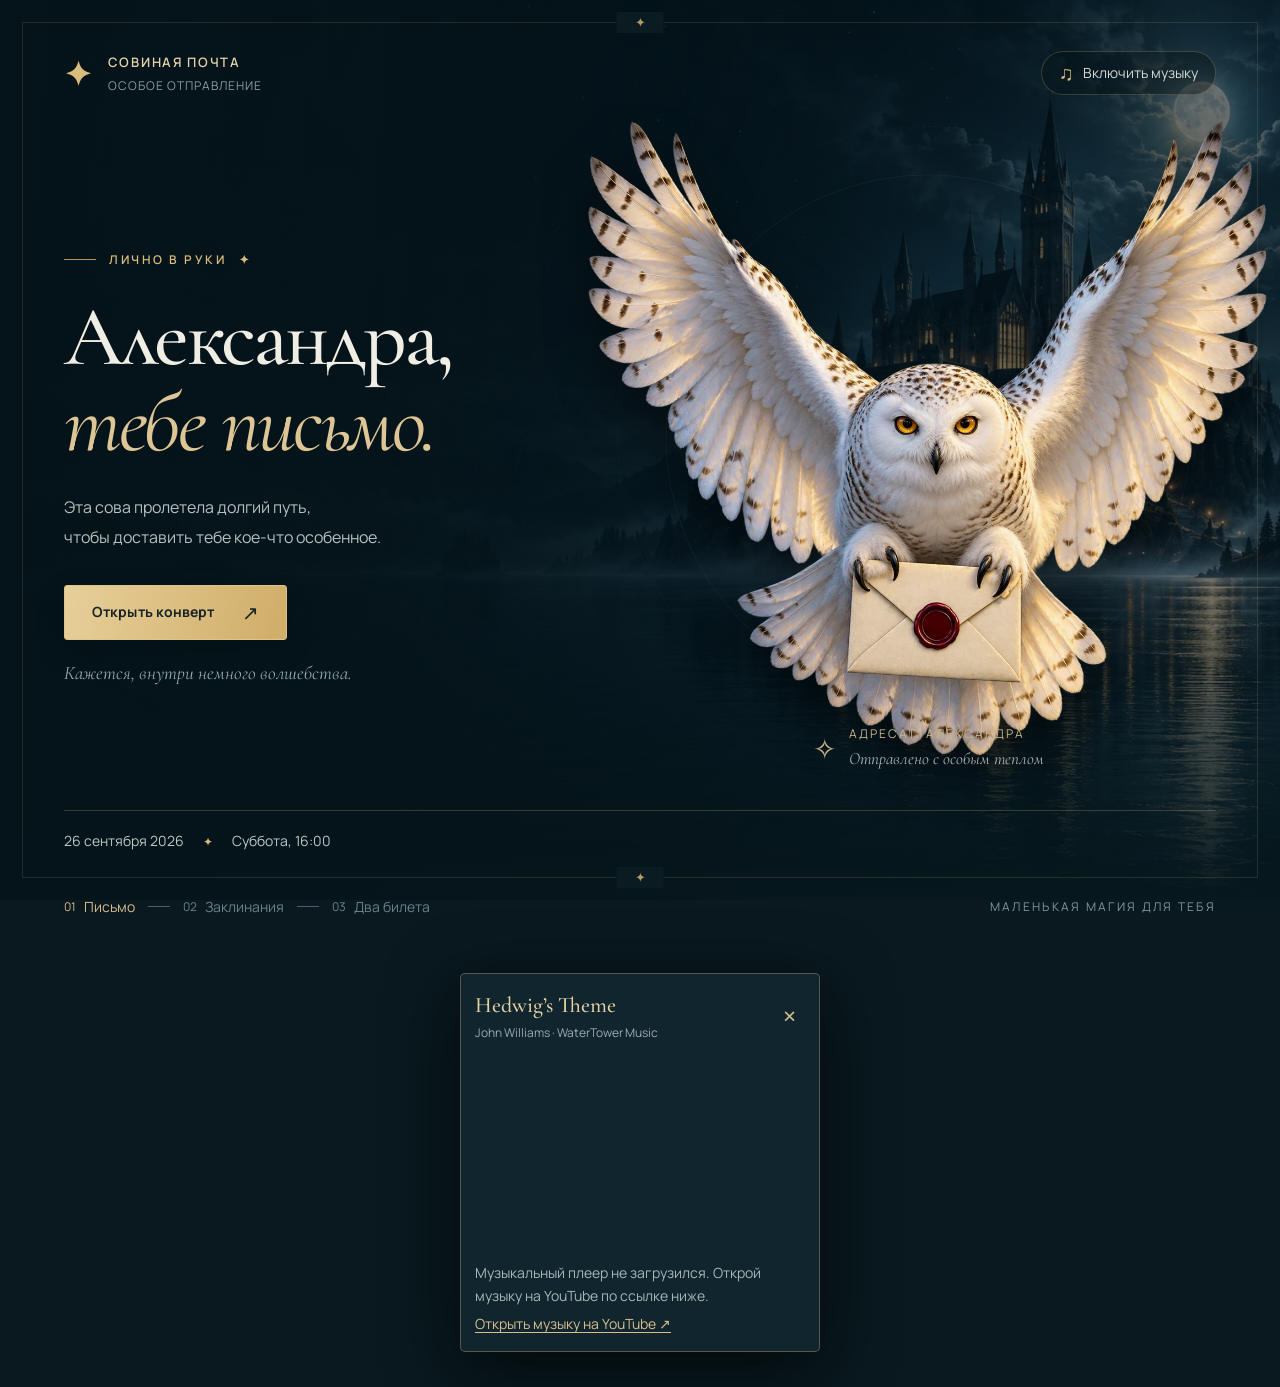
==== index.html @ 251b701e "Add owl invitation, quest, tickets and automatic soundtrack" ====
<!doctype html>
<html lang="ru">
<head>
  <meta charset="UTF-8">
  <meta name="viewport" content="width=device-width, initial-scale=1">
  <meta name="theme-color" content="#09191f">
  <meta name="description" content="Александра, тебе письмо. Маленькое волшебное приключение и приглашение в кино на субботу, 26 сентября, в 16:00.">
  <meta name="robots" content="noindex, nofollow">
  <title>Александра, тебе письмо · Совиная почта</title>
  <link rel="icon" type="image/svg+xml" href="data:image/svg+xml,%3Csvg xmlns='http://www.w3.org/2000/svg' viewBox='0 0 64 64'%3E%3Crect width='64' height='64' rx='14' fill='%2309191f'/%3E%3Cpath d='M32 8 38 26 56 32 38 38 32 56 26 38 8 32 26 26Z' fill='%23dabb7c'/%3E%3C/svg%3E">
  <link rel="preconnect" href="https://fonts.googleapis.com">
  <link rel="preconnect" href="https://fonts.gstatic.com" crossorigin>
  <link href="https://fonts.googleapis.com/css2?family=Cormorant+Garamond:ital,wght@0,400;0,500;0,600;1,400;1,500;1,600&family=Manrope:wght@400;500;600;700&display=swap" rel="stylesheet">
  <link rel="stylesheet" href="./style.css">
  <link rel="preload" href="./assets/castle.webp" as="image">
  <script src="./music.js" defer></script>
  <script src="./app.js" defer></script>
</head>
<body>
  <div class="night" aria-hidden="true"></div>
  <div class="night-shade" aria-hidden="true"></div>
  <div class="page-frame" aria-hidden="true"></div>
  <div id="stars" aria-hidden="true"></div>
  <div id="burst" aria-hidden="true"></div>

  <header class="masthead">
    <a class="brand" href="#" id="home-link" aria-label="Совиная почта — в начало">
      <span class="brand-symbol" aria-hidden="true">✦</span>
      <span>СОВИНАЯ ПОЧТА<small>ОСОБОЕ ОТПРАВЛЕНИЕ</small></span>
    </a>
    <button id="music-toggle" class="sound-button" type="button" aria-pressed="false" aria-controls="music-panel" aria-label="Выключить фоновую музыку">
      <span class="sound-icon" aria-hidden="true">♫</span><span id="music-label">Загружаем музыку…</span>
    </button>
  </header>


  <main id="main">
    <section id="arrival" class="screen arrival active" aria-labelledby="arrival-title">
      <div class="arrival-copy">
        <div class="eyebrow"><span class="mini-line"></span> ЛИЧНО В РУКИ <span class="tiny-star">✦</span></div>
        <h1 id="arrival-title">Александра,<br><em>тебе письмо.</em></h1>
        <p class="hero-description">Эта сова пролетела долгий путь,<br class="desktop-break"> чтобы доставить тебе кое-что особенное.</p>
        <button class="gold-button" id="open-letter" type="button">Открыть конверт <span aria-hidden="true">↗</span></button>
        <p class="whisper">Кажется, внутри немного волшебства.</p>
      </div>
      <div class="owl-space">
        <span class="orbit orbit-one" aria-hidden="true"></span><span class="orbit orbit-two" aria-hidden="true"></span>
        <button class="owl-button" id="owl-letter" type="button" aria-label="Принять письмо у совы и открыть конверт">
          <img id="owl" src="./assets/owl.webp" alt="Белая сова приносит запечатанный конверт" width="1254" height="1254" fetchpriority="high">
        </button>
        <div class="delivery-note"><span aria-hidden="true">✧</span><span>АДРЕСАТ: АЛЕКСАНДРА<small>Отправлено с особым теплом</small></span></div>
      </div>
      <div class="arrival-bottom"><span>26 сентября 2026</span><span class="tiny-star" aria-hidden="true">✦</span><span>Суббота, 16:00</span></div>
    </section>

    <section id="letter" class="screen letter-screen" aria-labelledby="letter-title" hidden>
      <div class="section-intro"><div class="eyebrow centered">ПИСЬМО НАШЛО СВОЙ АДРЕС</div><p>Некоторые приглашения заслуживают совы.</p></div>
      <article class="letter-paper">
        <div class="letter-rule"><span>ДЛЯ АЛЕКСАНДРЫ</span><span aria-hidden="true">✦</span><span>ОТ МАКСИМА</span></div>
        <h2 id="letter-title" tabindex="-1">Александра,</h2>
        <p>я подумал, что просто написать «пойдём в кино» — слишком обычно для тебя. Поэтому у этого приглашения есть сова, немного магии и один маленький секрет.</p>
        <p>В субботу, <strong>26 сентября, в 16:00</strong>, хочу провести время с тобой: смотреть кино, делиться попкорном и потом ещё долго обсуждать любимые моменты.</p>
        <p>С тобой даже обычный день становится историей, которую хочется запомнить. И для этого не нужна волшебная палочка — достаточно твоей улыбки.</p>
        <p class="letter-highlight">Самое волшебное в этом плане — ты.</p>
        <div class="signature"><span>С любовью,</span><strong>Максим</strong></div>
        <span class="letter-mark" aria-hidden="true">М</span>
      </article>
      <div class="letter-actions"><p>Билеты спрятаны за тремя маленькими заклинаниями.<br>Разгадаем их?</p><button class="gold-button" id="start-quest" type="button">Найти билеты <span aria-hidden="true">✧</span></button></div>
    </section>

    <section id="quest" class="screen quest-screen" aria-labelledby="quest-title" hidden>
      <div class="quest-topline"><button class="text-button" id="back-to-letter" type="button">← К письму</button><span class="eyebrow" id="quest-counter">ЗАКЛИНАНИЕ 01 / 03</span></div>
      <div class="quest-card">
        <div class="quest-progress" aria-label="Прогресс квеста"><span class="current">01</span><i></i><span>02</span><i></i><span>03</span></div>
        <div class="quest-emblem" id="quest-emblem" aria-hidden="true">✧</div>
        <h2 id="quest-title" tabindex="-1">Зажги немного света</h2>
        <p class="quest-prompt" id="quest-prompt">Путь к билетам скрыт в темноте. Какое заклинание зажжёт свет на кончике палочки?</p>
        <div id="quest-choices" class="quest-choices"></div>
        <p class="quest-feedback" id="quest-feedback" role="status" aria-live="polite"></p>
        <div class="quest-help"><button class="text-button" id="hint-button" type="button">Нужна подсказка?</button><p id="quest-hint" hidden></p></div>
        <button class="gold-button next-button" id="next-step" type="button" disabled>Следующее заклинание <span aria-hidden="true">→</span></button>
      </div>
      <p class="quest-note">Здесь не бывает плохих волшебниц. Можно пробовать сколько угодно.</p>
    </section>

    <section id="tickets" class="screen tickets-screen" aria-labelledby="tickets-title" hidden>
      <div class="eyebrow centered">ВСЕ ЗАКЛИНАНИЯ СРАБОТАЛИ <span aria-hidden="true">✦</span></div>
      <h2 id="tickets-title" tabindex="-1">Суббота. Кино. <em>Мы.</em></h2>
      <p class="tickets-subtitle">Два билета в маленькое приключение.<br>И самый лучший человек — рядом.</p>
      <div class="ticket-pair">
        <article class="cinema-ticket" aria-label="Билет-приглашение для Александры">
          <div class="ticket-main"><div class="ticket-kicker"><span>ВОЛШЕБНЫЙ КИНОВЕЧЕР</span><span aria-hidden="true">✦</span></div><p class="ticket-for">БИЛЕТ-ПРИГЛАШЕНИЕ ДЛЯ</p><h3>Александры</h3><div class="ticket-data"><div><small>ДАТА</small><strong>26.09.2026</strong></div><div><small>ВРЕМЯ</small><strong>16:00</strong></div><div><small>МЕСТО</small><strong>Рядом с Максимом</strong></div></div></div>
          <div class="ticket-stub"><span>БИЛЕТ</span><strong>01</strong><span class="stub-star" aria-hidden="true">✧</span><small>ИЗ ДВУХ</small></div>
        </article>
        <article class="cinema-ticket second-ticket" aria-label="Билет-приглашение для Максима">
          <div class="ticket-main"><div class="ticket-kicker"><span>ВОЛШЕБНЫЙ КИНОВЕЧЕР</span><span aria-hidden="true">✦</span></div><p class="ticket-for">БИЛЕТ-ПРИГЛАШЕНИЕ ДЛЯ</p><h3>Максима</h3><div class="ticket-data"><div><small>ДАТА</small><strong>26.09.2026</strong></div><div><small>ВРЕМЯ</small><strong>16:00</strong></div><div><small>МЕСТО</small><strong>Рядом с Александрой</strong></div></div></div>
          <div class="ticket-stub"><span>БИЛЕТ</span><strong>02</strong><span class="stub-star" aria-hidden="true">✧</span><small>ИЗ ДВУХ</small></div>
        </article>
      </div>
      <p class="venue-note">Фильм и кинотеатр выберем вместе.<br><span>Это памятные приглашения, а не входные билеты кинотеатра.</span></p>
      <div class="ticket-actions"><button class="gold-button" id="save-tickets" type="button">Сохранить билеты <span aria-hidden="true">↓</span></button><button class="text-button" id="reread" type="button">Перечитать письмо</button></div>
      <p id="save-feedback" class="save-feedback" role="status"></p>
      <p class="closing-note">Ради твоей улыбки стоило отправить сову.</p>
    </section>
  </main>

  <footer class="page-footer"><div class="journey" aria-label="Этапы приглашения"><span data-phase="arrival" class="current">01 <b>Письмо</b></span><i></i><span data-phase="quest">02 <b>Заклинания</b></span><i></i><span data-phase="tickets">03 <b>Два билета</b></span></div><span class="footer-note">МАЛЕНЬКАЯ МАГИЯ ДЛЯ ТЕБЯ</span></footer>

  <aside class="music-panel" id="music-panel" aria-label="Музыка из Гарри Поттера" hidden>
    <div class="music-heading"><div><strong>Hedwig’s Theme</strong><small>John Williams · WaterTower Music</small></div><button type="button" id="stop-music" class="close-button" aria-label="Остановить музыку и закрыть проигрыватель">×</button></div>
    <div id="player-slot"></div>
    <p id="music-status" role="status">Музыка начнётся автоматически. Если браузер попросит, открой конверт.</p>
    <a href="https://www.youtube.com/watch?v=WUiI5aQcTow" target="_blank" rel="noopener noreferrer">Открыть музыку на YouTube ↗</a>
  </aside>

  <noscript><p class="no-script">Чтобы открыть письмо и пройти квест, включи JavaScript в браузере. Александра, Максим приглашает тебя в кино в субботу, 26 сентября 2026, в 16:00.</p></noscript>
</body>
</html>
---- style.css ----
:root{color-scheme:dark;--night:#09191f;--ink:#e8e6db;--muted:#a4b5b7;--gold:#dabb7c;--line:rgba(218,187,124,.24);--serif:'Cormorant Garamond',Georgia,serif;--sans:'Manrope',Arial,sans-serif}
*{box-sizing:border-box}html{min-width:320px;scroll-behavior:smooth}body{margin:0;background:var(--night);color:var(--ink);font-family:var(--sans);font-size:1rem;line-height:1.6;min-height:100svh;overflow-x:hidden}button,a{-webkit-tap-highlight-color:transparent}button{font:inherit;cursor:pointer}button:disabled{cursor:default}a{color:inherit}button:focus-visible,a:focus-visible{outline:2px solid #f4dca2;outline-offset:6px}h1,h2,h3,p{margin:0}h1,h2,h3{font-family:var(--serif);font-weight:500}h2:focus{outline:none}em{font-weight:400}button{color:inherit}button,a{touch-action:manipulation}[hidden]{display:none!important}
.night,.night-shade{position:fixed;inset:0;pointer-events:none}.night{z-index:-4;background:url('./assets/castle.webp') center center/cover no-repeat;opacity:.75}.night-shade{z-index:-3;background:linear-gradient(90deg,rgba(5,20,26,.98) 0%,rgba(5,20,26,.89) 29%,rgba(5,20,26,.39) 67%,rgba(5,20,26,.22)),linear-gradient(0deg,#07191f 0%,transparent 38%,rgba(5,18,24,.3))}.page-frame{position:fixed;inset:22px;border:1px solid rgba(218,187,124,.15);z-index:-1;pointer-events:none}.page-frame:before,.page-frame:after{content:'✦';position:absolute;left:50%;transform:translateX(-50%);background:#0b1b22;padding:0 18px;color:#b59b65;font-size:0.8125rem}.page-frame:before{top:-11px}.page-frame:after{bottom:-11px}
.masthead{max-width:1360px;margin:0 auto;padding:51px 64px 0;display:flex;align-items:center;justify-content:space-between;gap:20px}.brand{display:flex;align-items:center;gap:14px;text-decoration:none;font-size:0.8125rem;font-weight:600;letter-spacing:2.4px;color:#e4d3ac}.brand-symbol{font-size:2.0625rem;line-height:1;color:var(--gold)}.brand small{display:block;margin-top:3px;font-size:0.75rem;letter-spacing:2.1px;color:#8c9ea3;font-weight:400}.sound-button{display:flex;align-items:center;gap:9px;border:1px solid var(--line);border-radius:100px;background:rgba(5,18,23,.42);padding:10px 17px;font-size:0.8125rem;color:#d2d8d4;transition:background .2s}.sound-button:hover{background:#16313a}.sound-icon{font-size:1.25rem;color:var(--gold);line-height:1}
main{max-width:1280px;margin:auto;position:relative}.screen.active{animation:reveal .8s ease both}.arrival{position:relative;min-height:min(760px,calc(100svh - 180px));display:grid;grid-template-columns:1fr 1fr;align-items:center;padding:10px 64px 83px}.arrival-copy{position:relative;z-index:2;padding-top:36px}.eyebrow{font-size:0.75rem;letter-spacing:2.5px;color:var(--gold);font-weight:600;display:flex;align-items:center;gap:13px}.mini-line{display:inline-block;width:32px;height:1px;background:#ae965f}.tiny-star{font-size:0.75rem;color:var(--gold)}h1{font-size:clamp(64px,6.6vw,96px);line-height:1.02;letter-spacing:-2.8px;margin-top:25px;color:#f0ede4}h1 em{color:#ddc595}.hero-description{font-size:1rem;line-height:1.85;color:#b5c0bf;margin:27px 0 33px}.gold-button{background:linear-gradient(105deg,#e7cf9a,#d0ad68);color:#172326;border:1px solid #e1c28a;min-height:53px;padding:15px 27px;display:inline-flex;align-items:center;justify-content:center;gap:27px;font-size:0.875rem;font-weight:700;box-shadow:0 8px 30px #0002;transition:transform .2s,box-shadow .2s,filter .2s;border-radius:3px;letter-spacing:.1px}.gold-button:hover:not(:disabled){transform:translateY(-2px);box-shadow:0 6px 32px #dcc18024;filter:brightness(1.09)}.gold-button span{font-size:1.25rem;font-weight:400;line-height:1}.gold-button:disabled{opacity:.35;box-shadow:none}.whisper{font-family:var(--serif);font-size:1.1875rem;font-style:italic;color:#8eaaa9;margin-top:18px}.owl-space{position:relative;width:120%;margin-left:-10%;height:100%;min-height:480px;display:flex;align-items:center;justify-content:center}.owl-button{border:0;background:none;width:100%;padding:0;position:relative;z-index:1;transform-origin:center;animation:owl-arrival 2.6s cubic-bezier(.17,.67,.2,1) both}.owl-button img{width:100%;height:auto;display:block;filter:drop-shadow(0 22px 25px #0007);animation:owl-float 6s ease-in-out 2.6s infinite;transition:filter .3s}.owl-button:hover img{filter:drop-shadow(0 10px 27px #d3be9345)}.owl-button.depart{animation:owl-depart .75s ease-in both}.orbit{position:absolute;top:48%;left:50%;transform:translate(-50%,-50%);width:76%;aspect-ratio:1;border:1px solid #d6c29310;border-radius:50%;pointer-events:none}.orbit-two{width:90%;border-style:dashed;border-color:#d6c2930a}.delivery-note{display:flex;align-items:center;gap:11px;color:#c6b58c;position:absolute;bottom:24px;left:50%;transform:translateX(-50%);white-space:nowrap;font-size:0.75rem;letter-spacing:2px;z-index:2}.delivery-note>span:first-child{font-size:1.75rem}.delivery-note small{display:block;text-align:center;color:#a7b4b4;font-family:var(--serif);font-style:italic;font-size:1.0625rem;letter-spacing:0;margin-top:2px}.arrival-bottom{position:absolute;bottom:27px;left:64px;right:64px;border-top:1px solid var(--line);padding-top:19px;display:flex;gap:19px;align-items:center;font-size:0.8125rem;color:#bbc7c5}.page-footer{padding:16px 64px 45px;max-width:1360px;margin:0 auto;display:flex;align-items:center;justify-content:space-between;gap:20px}.journey{display:flex;gap:13px;align-items:center;font-size:0.75rem;color:#68838b}.journey span{display:flex;gap:8px;align-items:center}.journey b{font-size:0.75rem;font-weight:400}.journey i{width:22px;height:1px;background:#486068}.journey .current{color:#d6bc8c}.journey .done{color:#9bada8}.footer-note{font-size:0.75rem;letter-spacing:2.3px;color:#7d999e}
.centered{justify-content:center}.section-intro{text-align:center;margin-bottom:30px}.section-intro p{font-family:var(--serif);font-style:italic;font-size:1.4375rem;margin-top:9px;color:#b7c5c4}.letter-screen{padding:55px 24px 40px}.letter-paper{max-width:680px;margin:auto;color:#433b2c;background:radial-gradient(ellipse at 10% 0%,#fff8e6 0,transparent 55%),linear-gradient(130deg,#e9d9b7,#f2e4c9 55%,#decca6);padding:34px 55px 38px;border:1px solid #dbcca7;box-shadow:0 20px 80px #0005,0 0 0 7px #e8d8b70d;position:relative}.letter-rule{display:flex;justify-content:space-between;align-items:center;border-bottom:1px solid #a99a7645;padding-bottom:20px;font-size:0.75rem;letter-spacing:2px;color:#7a684b}.letter-paper h2{font-size:3rem;line-height:1.2;margin:23px 0 14px;color:#403626}.letter-paper p{font-family:var(--serif);font-size:1.375rem;line-height:1.45;margin-bottom:16px}.letter-paper strong{font-weight:600}.letter-paper .letter-highlight{font-style:italic;font-size:1.6875rem;line-height:1.25;margin-top:25px;color:#725036}.signature{margin-top:28px;display:flex;flex-direction:column;font-family:var(--serif);font-size:1.125rem;color:#706044}.signature strong{font-size:2.1875rem;font-weight:500;font-style:italic;line-height:1.15}.letter-mark{position:absolute;right:45px;bottom:33px;border:1px solid #8e3c3859;box-shadow:0 0 0 4px #8e3c3809;width:60px;height:60px;border-radius:50%;display:grid;place-items:center;font-family:var(--serif);font-size:2.0625rem;color:#864b42;transform:rotate(-13deg)}.letter-actions{text-align:center;margin-top:33px}.letter-actions p{font-size:0.875rem;color:#a9bbbc;line-height:1.8;margin-bottom:21px}
.quest-screen{max-width:850px;margin:0 auto;padding:49px 36px 35px}.quest-topline{display:flex;justify-content:space-between;align-items:center;margin-bottom:22px;gap:15px}.text-button{background:transparent;border:0;padding:9px 0;font-size:0.8125rem;color:#b9c5c3;border-bottom:1px solid transparent}.text-button:hover{color:#ebd3a3;border-bottom-color:#ebd3a350}.quest-topline .eyebrow{font-size:0.75rem;letter-spacing:2px}.quest-card{text-align:center;background:linear-gradient(135deg,#132a31e8,#07181ded);border:1px solid var(--line);padding:32px 52px 36px;box-shadow:0 25px 80px #0004;position:relative}.quest-progress{display:flex;align-items:center;justify-content:center;gap:13px;margin-bottom:18px}.quest-progress span{display:grid;place-items:center;width:32px;height:32px;font-size:0.75rem;border-radius:50%;border:1px solid #415459;color:#61787e}.quest-progress .current{border-color:#dabb7c;color:#dec994;box-shadow:0 0 25px #dabb7c0d}.quest-progress .done{background:#dabb7c;color:#13292f;border-color:#dabb7c}.quest-progress i{display:block;height:1px;width:40px;background:#384c51}.quest-emblem{font-size:3rem;line-height:1.2;color:#d7bb83;margin:18px 0 7px;text-shadow:0 0 25px #cfb46c55}.quest-card h2{font-size:2.75rem;line-height:1.15;color:#eee8d8;margin-bottom:14px}.quest-prompt{max-width:510px;margin:0 auto 26px;color:#adbfbe;font-size:0.9375rem;line-height:1.8}.quest-choices{display:flex;gap:11px;justify-content:center}.choice{flex:1;border:1px solid #6b78715c;background:#11272e;color:#e4ddcb;border-radius:3px;padding:17px 8px;min-height:64px;font-family:var(--serif);font-size:1.5625rem;transition:background .2s,transform .2s,border-color .2s}.choice:hover:not(:disabled){background:#203940;border-color:#ceb37a;transform:translateY(-2px)}.choice.correct{background:#274944;border-color:#b8bf85;color:#f3e3b4}.choice.wrong{border-color:#b7947b;background:#402d2c}.choice:disabled:not(.correct){opacity:.5}.quest-feedback{font-size:0.875rem;min-height:45px;color:#e0c998;margin-top:16px;line-height:1.6}.quest-help{min-height:44px;margin:0 0 16px}.quest-help .text-button{font-size:0.8125rem;text-decoration:underline;text-underline-offset:5px;color:#879fa4}.quest-help p{font-size:0.875rem;color:#b8c7c5;max-width:450px;margin:7px auto}.quest-note{font-family:var(--serif);font-size:1.1875rem;font-style:italic;text-align:center;margin-top:23px;color:#94adaa}.next-button{min-width:265px}.word-puzzle{width:100%}.word-slots{display:flex;gap:10px;justify-content:center;margin-bottom:16px;min-height:62px}.word-slot{width:30%;max-width:140px;min-height:62px;border:1px dashed #89988661;display:grid;place-items:center;color:#d8c18c;font-family:var(--serif);font-size:1.625rem}.word-slot.filled{background:#d6bb7b10;border-style:solid;border-color:#b7a370}.word-options{display:flex;gap:10px}.word-options .choice{min-height:50px;padding:9px}.reset-words{font-size:0.75rem;color:#93aaa9;margin-top:8px}.quest-card.solved .quest-emblem{animation:glow .8s ease}
.tickets-screen{max-width:920px;padding:54px 32px 40px;margin:0 auto;text-align:center}.tickets-screen h2{font-size:4.125rem;line-height:1.05;letter-spacing:-1.6px;margin:20px 0 15px}.tickets-screen h2 em{color:#dcc292}.tickets-subtitle{font-size:0.9375rem;line-height:1.9;color:#b2c3c2;margin-bottom:31px}.ticket-pair{max-width:710px;margin:0 auto;display:grid;gap:18px}.cinema-ticket{text-align:left;background:linear-gradient(120deg,#edd9ac,#f4e6c9 45%,#dbc496);color:#2e3835;display:grid;grid-template-columns:1fr 100px;box-shadow:0 15px 40px #0003;position:relative;isolation:isolate}.ticket-main{padding:22px 27px 24px}.ticket-kicker{display:flex;justify-content:space-between;gap:15px;color:#667065;border-bottom:1px solid #59645030;padding-bottom:10px;font-size:0.75rem;letter-spacing:2.1px}.ticket-kicker span:last-child{font-size:1rem;color:#887044;line-height:1}.ticket-for{font-size:0.75rem;letter-spacing:1.7px;color:#787b69;margin-top:15px}.cinema-ticket h3{font-size:2.5rem;line-height:1.1;margin:4px 0 20px}.ticket-data{display:grid;grid-template-columns:1.1fr .65fr 1.7fr;gap:16px}.ticket-data small{display:block;font-size:0.75rem;letter-spacing:1.6px;color:#747967;margin-bottom:4px}.ticket-data strong{font-size:0.75rem;line-height:1.35;display:block;font-weight:600;white-space:nowrap}.ticket-stub{border-left:1px dashed #7a826876;display:flex;align-items:center;justify-content:center;flex-direction:column;gap:3px;color:#626b5f}.ticket-stub>span:first-child,.ticket-stub small{font-size:0.75rem;letter-spacing:1.7px}.ticket-stub strong{font-family:var(--serif);font-size:3.4375rem;font-weight:400;line-height:1.2;color:#415147}.stub-star{font-size:1.5625rem;color:#8f774a}.second-ticket{background:linear-gradient(120deg,#102c33,#18343a);color:#e0d4b4;border:1px solid #aa986754}.second-ticket .ticket-kicker{color:#cbb786;border-bottom-color:#aa98673b}.second-ticket .ticket-for,.second-ticket .ticket-data small{color:#8aa4a7}.second-ticket .ticket-stub{border-left-color:#8d8e6b68;color:#b2bca6}.second-ticket .ticket-stub strong{color:#dac596}.venue-note{color:#bdc9c3;font-size:0.875rem;line-height:1.8;margin:22px 0}.venue-note span{color:#7d989c;font-size:0.75rem}.ticket-actions{display:flex;gap:25px;align-items:center;justify-content:center}.closing-note{font-family:var(--serif);font-style:italic;font-size:1.4375rem;color:#b8c7bd;margin-top:19px}.save-feedback{font-size:0.75rem;color:#e4c995;margin-top:10px}
.music-panel{position:fixed;right:39px;top:111px;width:360px;background:#10252e;border:1px solid #c0aa7766;box-shadow:0 18px 70px #000a;z-index:30;padding:14px;border-radius:5px}.music-heading{display:flex;align-items:center;justify-content:space-between;gap:12px;margin-bottom:10px}.music-heading strong{font-family:var(--serif);font-size:1.375rem;font-weight:500;color:#e6d2a5}.music-heading small{display:block;color:#9bacaf;font-size:0.75rem}.close-button{background:none;border:0;font-size:1.6875rem;line-height:1;padding:6px 9px;color:#cdbb92}.music-panel iframe{display:block;width:100%;height:200px;border:0}.music-panel p{font-size:0.75rem;color:#a5b7b7;margin:10px 0 4px}.music-panel a{font-size:0.75rem;color:#d6bf8e;text-underline-offset:3px}.no-script{background:#edddba;color:#263435;padding:20px;margin:30px}.star{position:fixed;z-index:-2;pointer-events:none;background:#dfc687;border-radius:50%;animation:star-drift var(--duration) ease-in-out infinite;opacity:0;box-shadow:0 0 7px #e4cf9980}.spark{position:fixed;z-index:20;width:4px;height:4px;border-radius:50%;background:#f4dca1;pointer-events:none;left:50%;top:46%;box-shadow:0 0 8px #eaca82;animation:spark-burst 1.5s ease-out forwards}
@keyframes reveal{from{opacity:0;transform:translateY(15px)}to{opacity:1;transform:translateY(0)}}@keyframes owl-arrival{0%{opacity:0;transform:translate(40vw,-25vh) scale(.25) rotate(-12deg)}30%{opacity:1}100%{transform:translate(0,0) scale(1) rotate(0)}}@keyframes owl-float{0%,100%{transform:translateY(-6px) rotate(-1deg)}50%{transform:translateY(9px) rotate(1deg)}}@keyframes owl-depart{to{opacity:0;transform:translateY(-40px) scale(1.09);filter:blur(5px)}}@keyframes star-drift{0%,100%{opacity:0;transform:translateY(14px)}45%{opacity:.65}80%{transform:translateY(-25px)}}@keyframes spark-burst{0%{opacity:1;transform:translate(0,0) scale(1.2)}100%{opacity:0;transform:translate(var(--dx),var(--dy)) scale(0)}}@keyframes glow{50%{text-shadow:0 0 50px #f3d49b;transform:scale(1.25)}}
@media(min-width:1500px){.arrival{min-height:760px}.night{background-position:center 43%}}
@media(max-width:1000px){.masthead{padding:43px 44px 0}.arrival{padding:10px 44px 86px;min-height:690px}.arrival-copy{padding-top:0}h1{font-size:4.5625rem}.owl-space{width:125%;margin-left:-14%;min-height:430px}.delivery-note{bottom:68px;left:56%}.arrival-bottom{left:44px;right:44px}.page-footer{padding:16px 44px 40px}.footer-note{display:none}.hero-description{font-size:0.9375rem}.whisper{font-size:1.0625rem}}
@media(max-width:700px){.page-frame{inset:12px}.masthead{padding:32px 27px 0;gap:10px}.brand{font-size:0.75rem;letter-spacing:1.6px;gap:8px}.brand-symbol{font-size:1.625rem}.brand small{font-size:0.75rem;letter-spacing:1.05px}.sound-button{padding:7px 10px;font-size:0.75rem;gap:6px;min-height:36px}.sound-icon{font-size:1.0625rem}.night{background-position:70% center;opacity:.66}.night-shade{background:linear-gradient(180deg,#081a21ba 0%,#081a21c4 28%,#081a2166 66%,#081a21f5),linear-gradient(90deg,#091b2394,transparent)}.arrival{display:flex;flex-direction:column;padding:38px 30px 72px;min-height:0;text-align:center}.arrival-copy{padding:0;order:1;width:100%}.arrival-copy .eyebrow{justify-content:center;font-size:0.75rem;letter-spacing:2px;gap:10px}.mini-line{width:25px}h1{font-size:4.0625rem;letter-spacing:-1.5px;line-height:.98;margin-top:17px}.hero-description{font-size:0.875rem;line-height:1.8;margin:19px auto 22px;max-width:310px}.gold-button{font-size:0.8125rem;min-height:50px;padding:13px 24px}.whisper{font-size:1.0625rem;margin-top:11px}.owl-space{order:2;width:100%;height:auto;min-height:0;margin:-10px 0 -2px;aspect-ratio:1.13;max-width:370px}.owl-button{width:112%;max-width:none;flex-shrink:0;animation-duration:2s}.delivery-note{bottom:0px;left:50%;font-size:0.75rem;letter-spacing:1.5px}.delivery-note small{font-size:0.875rem}.delivery-note>span:first-child{font-size:1.375rem}.orbit{width:80%;top:48%}.orbit-two{width:94%}.arrival-bottom{left:30px;right:30px;bottom:15px;justify-content:center;font-size:0.75rem;padding-top:15px;gap:12px}.page-footer{padding:9px 28px 31px;justify-content:center}.journey{gap:9px;font-size:0.75rem}.journey b{font-size:0.75rem}.journey span{gap:5px}.journey i{width:16px}.eyebrow{font-size:0.75rem;letter-spacing:2px}.letter-screen{padding:35px 27px 29px}.section-intro{margin-bottom:23px}.section-intro p{font-size:1.1875rem}.letter-paper{padding:23px 24px 31px}.letter-rule{font-size:0.75rem;letter-spacing:1.4px;padding-bottom:15px}.letter-paper h2{font-size:2.4375rem;margin-top:19px}.letter-paper p{font-size:1.25rem;line-height:1.45;margin-bottom:15px}.letter-paper .letter-highlight{font-size:1.5625rem;margin-top:23px}.letter-mark{right:25px;bottom:28px;width:49px;height:49px;font-size:1.6875rem}.signature{font-size:1.0625rem}.signature strong{font-size:1.9375rem}.letter-actions{margin-top:26px}.letter-actions p{font-size:0.8125rem}.quest-screen{padding:34px 27px 30px}.quest-topline{margin-bottom:15px}.quest-topline .eyebrow{font-size:0.75rem;letter-spacing:1.2px}.quest-card{padding:26px 20px 28px}.quest-progress{margin-bottom:11px}.quest-progress span{width:29px;height:29px}.quest-progress i{width:29px}.quest-emblem{font-size:2.8125rem;margin-top:15px}.quest-card h2{font-size:2.25rem}.quest-prompt{font-size:0.875rem;line-height:1.8;margin-bottom:23px}.quest-choices{gap:7px}.choice{font-size:1.375rem;padding:14px 5px;min-height:59px}.quest-feedback{font-size:0.8125rem;margin-top:15px;min-height:57px}.quest-help{margin-bottom:18px}.quest-help p{font-size:0.8125rem}.next-button{width:100%;min-width:0;gap:14px;font-size:0.75rem}.quest-note{font-size:1.125rem;padding:0 10px}.word-slot{font-size:1.4375rem}.tickets-screen{padding:39px 26px 25px}.tickets-screen h2{font-size:3rem;line-height:1.08;letter-spacing:-.7px;margin-top:17px}.tickets-subtitle{font-size:0.8125rem;margin-bottom:25px}.ticket-pair{gap:15px}.cinema-ticket{grid-template-columns:1fr 55px}.ticket-main{padding:17px 16px 19px}.ticket-kicker{font-size:0.75rem;letter-spacing:1px;padding-bottom:10px}.ticket-for{font-size:0.75rem;letter-spacing:1px;margin-top:12px}.cinema-ticket h3{font-size:2.125rem;margin:6px 0 15px}.ticket-data{grid-template-columns:1fr .6fr;gap:12px 14px}.ticket-data div:last-child{grid-column:span 2}.ticket-data small{font-size:0.75rem;letter-spacing:1px;margin-bottom:2px}.ticket-data strong{font-size:0.75rem}.ticket-stub strong{font-size:2.4375rem}.ticket-stub>span:first-child,.ticket-stub small{font-size:0.75rem;letter-spacing:.9px}.stub-star{font-size:1.4375rem}.venue-note{font-size:0.8125rem;margin:19px 0}.venue-note span{font-size:0.75rem;line-height:1.8;display:block;margin-top:4px}.ticket-actions{flex-direction:column;gap:5px}.closing-note{font-size:1.3125rem;margin-top:13px}.music-panel{right:21px;top:82px;width:min(360px,calc(100vw - 42px));padding:12px}.music-panel iframe{height:200px}.music-heading strong{font-size:1.3125rem}}
@media(max-width:370px){h1{font-size:3.5625rem}.brand{font-size:0.75rem}.sound-button{font-size:0.75rem}.arrival{padding-left:23px;padding-right:23px}.letter-screen,.quest-screen,.tickets-screen{padding-left:23px;padding-right:23px}.letter-paper{padding-left:20px;padding-right:20px}.quest-card{padding-left:15px;padding-right:15px}.tickets-screen h2{font-size:2.625rem}}
@media(prefers-reduced-motion:reduce){html{scroll-behavior:auto}*,*:before,*:after{animation:none!important;transition:none!important}.star,.spark{display:none}.owl-button.depart{opacity:0}}
/* Readable controls and metadata at every viewport and browser text size. */
.sound-button,.gold-button,.text-button,.next-button{font-size:.875rem}
.hero-description,.quest-prompt,.letter-actions p,.tickets-subtitle,.quest-feedback,.quest-help p,.venue-note{font-size:1rem}
.arrival-bottom{font-size:.875rem;flex-wrap:wrap}
.ticket-data strong{font-size:.875rem;white-space:normal}
.ticket-data small,.ticket-for,.ticket-kicker,.ticket-stub>span:first-child,.ticket-stub small{font-size:.75rem;letter-spacing:1px}
.journey b{font-size:.875rem}.journey span{flex-wrap:wrap;justify-content:center}
.letter-rule{letter-spacing:1px}.brand small{letter-spacing:1px}.brand{letter-spacing:1.7px}
.ticket-kicker{align-items:center}.quest-topline{flex-wrap:wrap}
.brand,.sound-button,.arrival-copy,.ticket-main{min-width:0}
.music-heading small{font-size:.75rem}.music-panel a,.music-panel p{font-size:.875rem}
@media(max-width:700px){
 .brand{font-size:.75rem;letter-spacing:1px}.brand small{display:none}
 .sound-button{font-size:.875rem;min-height:42px}.sound-button #music-label{display:none}.sound-button:after{content:'Музыка'}
 .masthead{padding-left:27px;padding-right:27px}.eyebrow,.arrival-copy .eyebrow,.quest-topline .eyebrow{font-size:.75rem;letter-spacing:1.3px}
 h1{font-size:clamp(3.35rem,15.5vw,4.3rem)}
 .arrival-bottom{font-size:.875rem;gap:9px}.arrival-bottom .tiny-star{display:none}.arrival{padding-bottom:88px}
 .delivery-note{font-size:.75rem;letter-spacing:.5px}.delivery-note small{font-size:1rem}
 .letter-rule{font-size:.75rem;letter-spacing:0;gap:8px}.letter-rule>span:nth-child(2){display:none}
 .letter-paper p{font-size:1.25rem}.quest-topline .text-button{font-size:.875rem}
 .quest-choices{flex-wrap:wrap}.choice{min-width:75px;font-size:1.4rem}
 .ticket-kicker{font-size:.75rem;letter-spacing:.4px;line-height:1.5}.ticket-kicker span:last-child{display:none}
 .ticket-for{font-size:.75rem;letter-spacing:.4px}.ticket-data strong{font-size:.875rem;line-height:1.5}
 .ticket-stub>span:first-child,.ticket-stub small{font-size:.75rem;letter-spacing:0}.cinema-ticket{grid-template-columns:minmax(0,1fr) 58px}
 .venue-note span{font-size:.75rem}.ticket-data{gap:12px 8px}
 .journey{gap:8px}.journey b{font-size:.75rem}.journey i{width:12px}
 .tickets-screen .eyebrow{font-size:.75rem;letter-spacing:1px;flex-wrap:wrap;gap:7px}
 .quest-card h2{font-size:2.25rem}.quest-note{font-size:1.125rem}
}
@media(max-width:370px){.masthead{padding-left:24px;padding-right:24px}.brand{letter-spacing:.5px}.sound-button:after{display:none}.sound-button{width:42px;justify-content:center}.sound-icon{font-size:1.5rem}.ticket-main{padding-left:14px;padding-right:14px}.cinema-ticket h3{font-size:1.9rem}.ticket-for{letter-spacing:0}}

@media(max-width:700px){.music-panel{position:relative;top:auto;right:auto;width:calc(100% - 54px);max-width:360px;margin:24px auto 0;z-index:5}}

/* The soundtrack stays in the page while the invitation changes. */
.music-panel{position:relative;top:auto;right:auto;margin:10px auto 35px;width:360px;max-width:calc(100% - 54px);z-index:5}.sound-button[data-playing="true"]{border-color:#dabb7c77}.sound-button[data-playing="true"] .sound-icon{color:#eed8a6}
@media(max-width:700px){.music-panel{margin:8px auto 28px}.sound-button[data-playing="true"]:after{content:"Пауза"}}
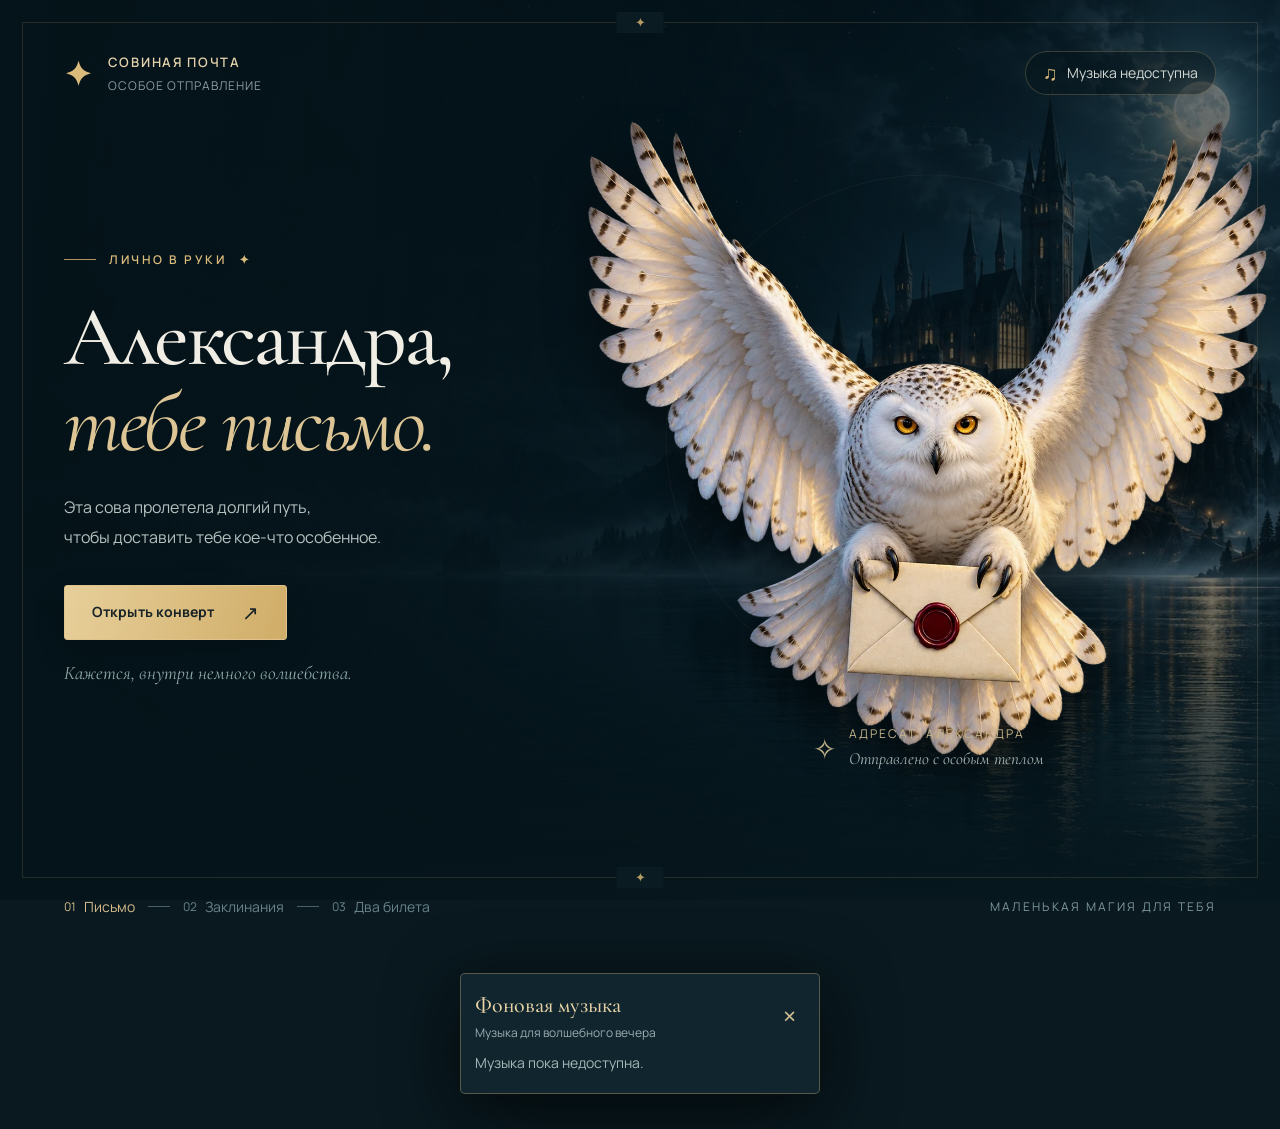
==== commit 71d74ae1: "Remove YouTube link and date from landing screen" ====
--- a/index.html
+++ b/index.html
@@ -4,7 +4,7 @@
   <meta charset="UTF-8">
   <meta name="viewport" content="width=device-width, initial-scale=1">
   <meta name="theme-color" content="#09191f">
-  <meta name="description" content="Александра, тебе письмо. Маленькое волшебное приключение и приглашение в кино на субботу, 26 сентября, в 16:00.">
+  <meta name="description" content="Александра, тебе письмо. Маленькое волшебное приключение и приглашение в кино.">
   <meta name="robots" content="noindex, nofollow">
   <title>Александра, тебе письмо · Совиная почта</title>
   <link rel="icon" type="image/svg+xml" href="data:image/svg+xml,%3Csvg xmlns='http://www.w3.org/2000/svg' viewBox='0 0 64 64'%3E%3Crect width='64' height='64' rx='14' fill='%2309191f'/%3E%3Cpath d='M32 8 38 26 56 32 38 38 32 56 26 38 8 32 26 26Z' fill='%23dabb7c'/%3E%3C/svg%3E">
@@ -33,7 +33,6 @@
     </button>
   </header>
 
-
   <main id="main">
     <section id="arrival" class="screen arrival active" aria-labelledby="arrival-title">
       <div class="arrival-copy">
@@ -50,7 +49,6 @@
         </button>
         <div class="delivery-note"><span aria-hidden="true">✧</span><span>АДРЕСАТ: АЛЕКСАНДРА<small>Отправлено с особым теплом</small></span></div>
       </div>
-      <div class="arrival-bottom"><span>26 сентября 2026</span><span class="tiny-star" aria-hidden="true">✦</span><span>Суббота, 16:00</span></div>
     </section>
 
     <section id="letter" class="screen letter-screen" aria-labelledby="letter-title" hidden>
@@ -106,13 +104,11 @@
 
   <footer class="page-footer"><div class="journey" aria-label="Этапы приглашения"><span data-phase="arrival" class="current">01 <b>Письмо</b></span><i></i><span data-phase="quest">02 <b>Заклинания</b></span><i></i><span data-phase="tickets">03 <b>Два билета</b></span></div><span class="footer-note">МАЛЕНЬКАЯ МАГИЯ ДЛЯ ТЕБЯ</span></footer>
 
-  <aside class="music-panel" id="music-panel" aria-label="Музыка из Гарри Поттера" hidden>
-    <div class="music-heading"><div><strong>Hedwig’s Theme</strong><small>John Williams · WaterTower Music</small></div><button type="button" id="stop-music" class="close-button" aria-label="Остановить музыку и закрыть проигрыватель">×</button></div>
-    <div id="player-slot"></div>
-    <p id="music-status" role="status">Музыка начнётся автоматически. Если браузер попросит, открой конверт.</p>
-    <a href="https://www.youtube.com/watch?v=WUiI5aQcTow" target="_blank" rel="noopener noreferrer">Открыть музыку на YouTube ↗</a>
+  <aside class="music-panel" id="music-panel" aria-label="Фоновая музыка" hidden>
+    <div class="music-heading"><div><strong>Фоновая музыка</strong><small>Музыка для волшебного вечера</small></div><button type="button" id="stop-music" class="close-button" aria-label="Остановить музыку и закрыть проигрыватель">×</button></div>
+    <p id="music-status" role="status">Музыка попробует включиться автоматически. Если браузер заблокирует звук, коснись страницы или открой конверт.</p>
   </aside>
 
-  <noscript><p class="no-script">Чтобы открыть письмо и пройти квест, включи JavaScript в браузере. Александра, Максим приглашает тебя в кино в субботу, 26 сентября 2026, в 16:00.</p></noscript>
+  <noscript><p class="no-script">Чтобы открыть письмо и пройти квест, включи JavaScript в браузере.</p></noscript>
 </body>
 </html>
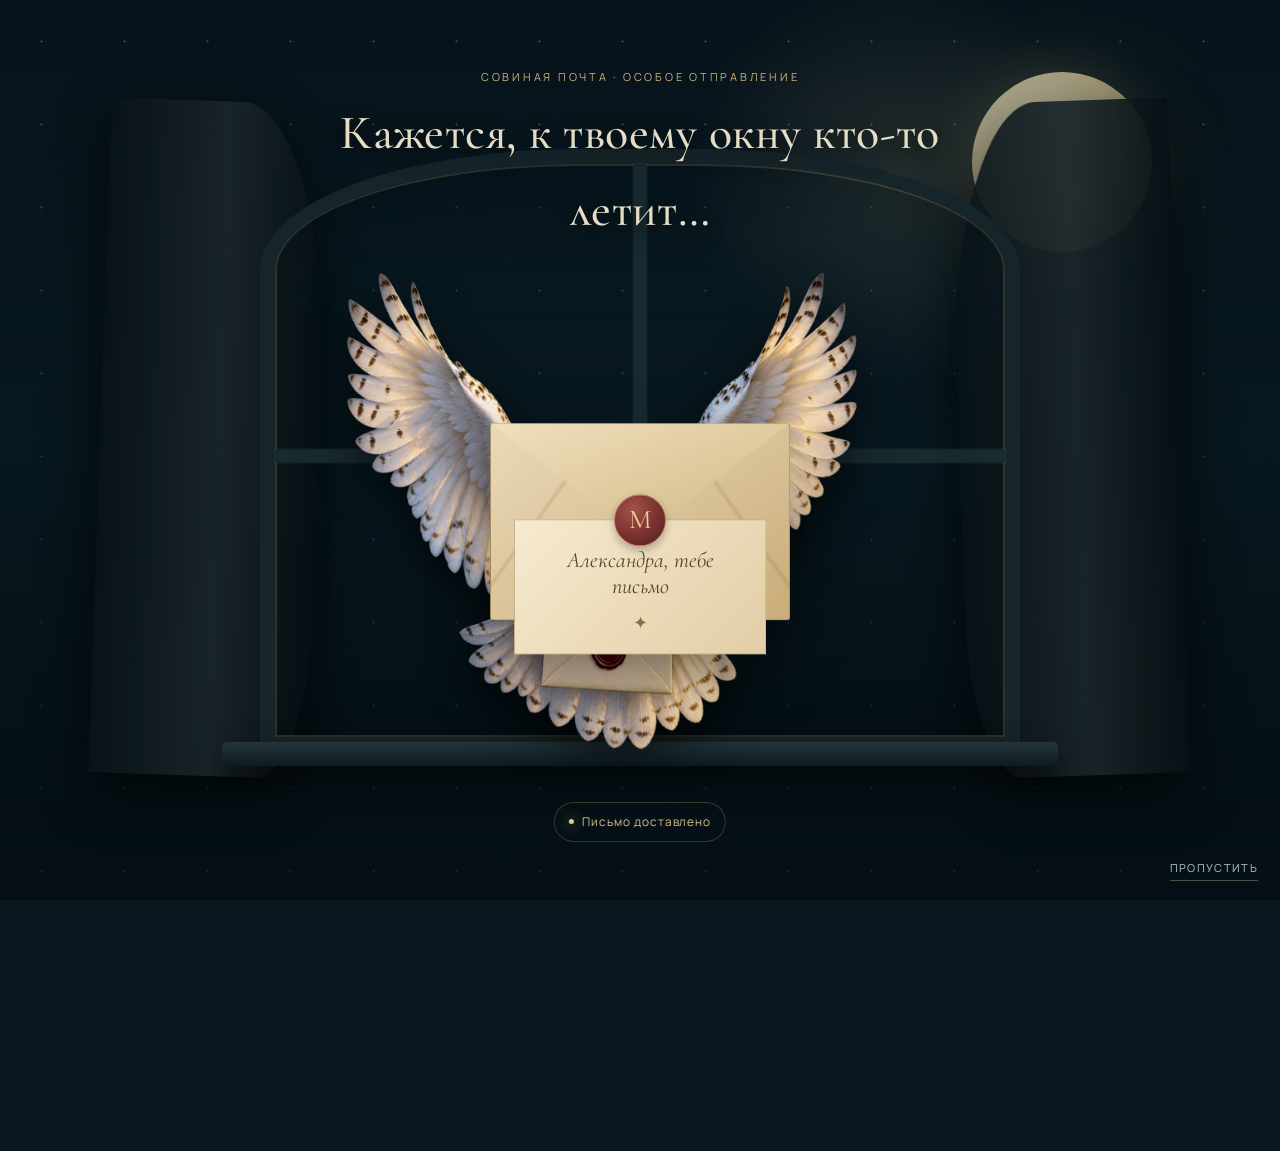
==== commit 1a38cb0b: "Bust cache for cinematic intro update" ====
--- a/index.html
+++ b/index.html
@@ -11,10 +11,11 @@
   <link rel="preconnect" href="https://fonts.googleapis.com">
   <link rel="preconnect" href="https://fonts.gstatic.com" crossorigin>
   <link href="https://fonts.googleapis.com/css2?family=Cormorant+Garamond:ital,wght@0,400;0,500;0,600;1,400;1,500;1,600&family=Manrope:wght@400;500;600;700&display=swap" rel="stylesheet">
-  <link rel="stylesheet" href="./style.css">
+  <link rel="stylesheet" href="./style.css?v=4">
   <link rel="preload" href="./assets/castle.webp" as="image">
-  <script src="./music.js" defer></script>
-  <script src="./app.js" defer></script>
+  <link rel="preload" href="./assets/owl.webp" as="image">
+  <script src="./music.js?v=6" defer></script>
+  <script src="./app.js?v=4" defer></script>
 </head>
 <body>
   <div class="night" aria-hidden="true"></div>
@@ -111,4 +112,4 @@
 
   <noscript><p class="no-script">Чтобы открыть письмо и пройти квест, включи JavaScript в браузере.</p></noscript>
 </body>
-</html>
+</html>
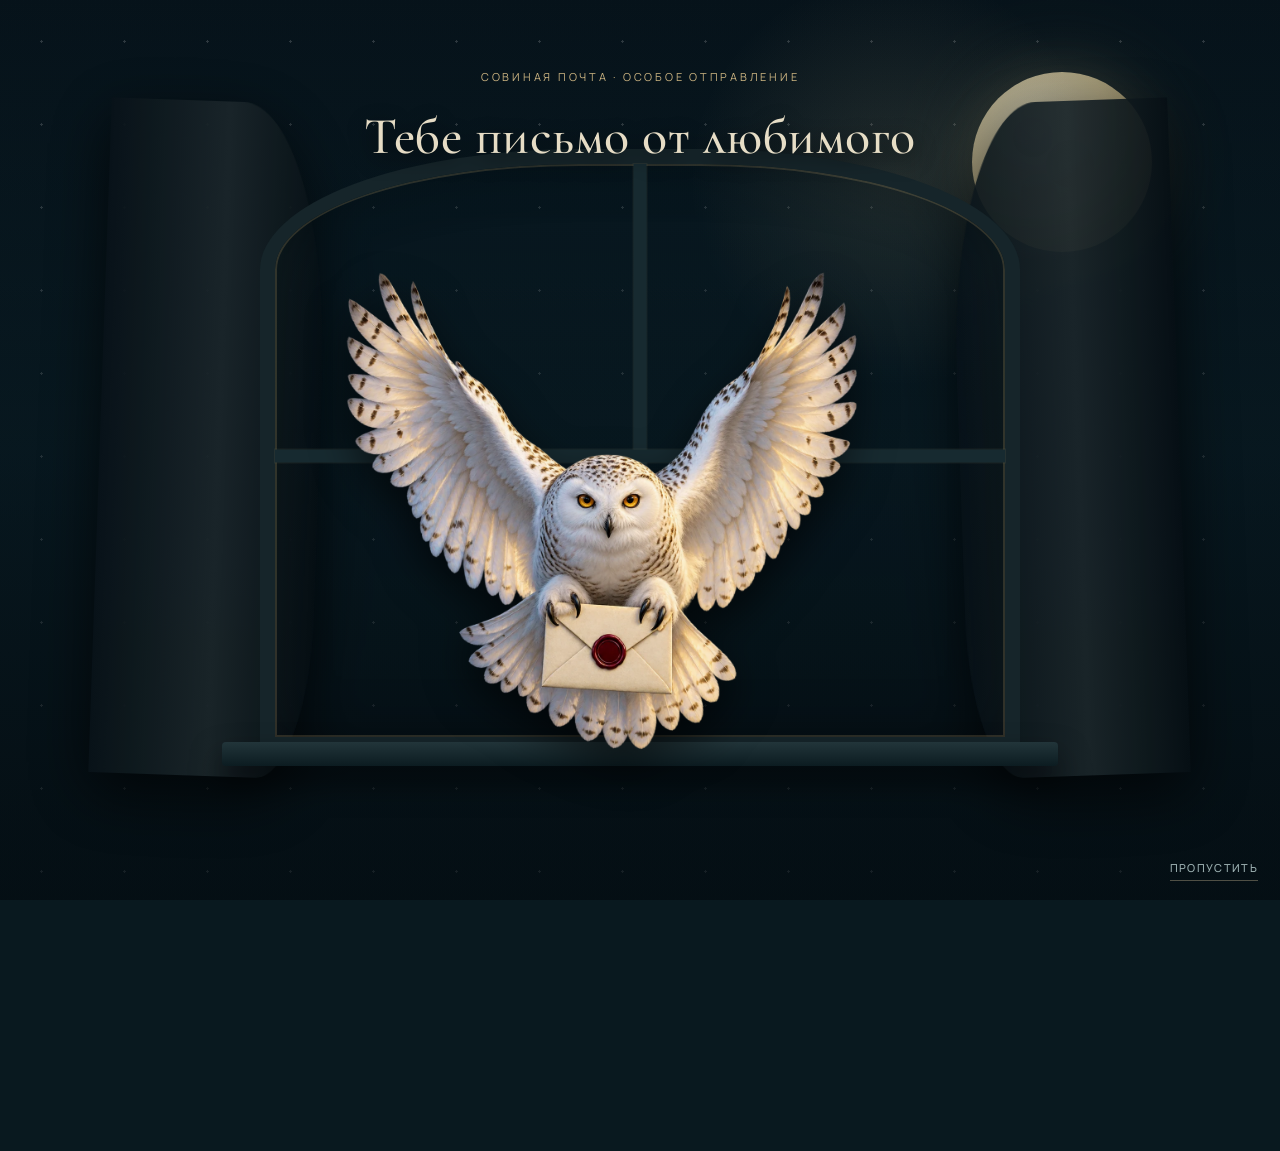
==== commit a38628d0: "Add real movie, cinema and seats to final tickets" ====
--- a/index.html
+++ b/index.html
@@ -84,19 +84,19 @@
 
     <section id="tickets" class="screen tickets-screen" aria-labelledby="tickets-title" hidden>
       <div class="eyebrow centered">ВСЕ ЗАКЛИНАНИЯ СРАБОТАЛИ <span aria-hidden="true">✦</span></div>
-      <h2 id="tickets-title" tabindex="-1">Суббота. Кино. <em>Мы.</em></h2>
-      <p class="tickets-subtitle">Два билета в маленькое приключение.<br>И самый лучший человек — рядом.</p>
+      <h2 id="tickets-title" tabindex="-1">Вот они — <em>наши билеты.</em></h2>
+      <p class="tickets-subtitle">«Гарри Поттер и философский камень»<br>Кинотеатр «Другар» · Зал 4 IMAX</p>
       <div class="ticket-pair">
-        <article class="cinema-ticket" aria-label="Билет-приглашение для Александры">
-          <div class="ticket-main"><div class="ticket-kicker"><span>ВОЛШЕБНЫЙ КИНОВЕЧЕР</span><span aria-hidden="true">✦</span></div><p class="ticket-for">БИЛЕТ-ПРИГЛАШЕНИЕ ДЛЯ</p><h3>Александры</h3><div class="ticket-data"><div><small>ДАТА</small><strong>26.09.2026</strong></div><div><small>ВРЕМЯ</small><strong>16:00</strong></div><div><small>МЕСТО</small><strong>Рядом с Максимом</strong></div></div></div>
+        <article class="cinema-ticket" aria-label="Билет для Александры на фильм Гарри Поттер и философский камень">
+          <div class="ticket-main"><div class="ticket-kicker"><span>ГАРРИ ПОТТЕР И ФИЛОСОФСКИЙ КАМЕНЬ</span><span aria-hidden="true">⚡</span></div><p class="ticket-for">КИНОТЕАТР «ДРУГАР» · ЗАЛ 4 IMAX</p><h3>Александра</h3><div class="ticket-data"><div><small>ДАТА</small><strong>26.09.2026</strong></div><div><small>ВРЕМЯ</small><strong>16:00</strong></div><div><small>МЕСТО</small><strong>6 ряд · 18 место</strong></div></div></div>
           <div class="ticket-stub"><span>БИЛЕТ</span><strong>01</strong><span class="stub-star" aria-hidden="true">✧</span><small>ИЗ ДВУХ</small></div>
         </article>
-        <article class="cinema-ticket second-ticket" aria-label="Билет-приглашение для Максима">
-          <div class="ticket-main"><div class="ticket-kicker"><span>ВОЛШЕБНЫЙ КИНОВЕЧЕР</span><span aria-hidden="true">✦</span></div><p class="ticket-for">БИЛЕТ-ПРИГЛАШЕНИЕ ДЛЯ</p><h3>Максима</h3><div class="ticket-data"><div><small>ДАТА</small><strong>26.09.2026</strong></div><div><small>ВРЕМЯ</small><strong>16:00</strong></div><div><small>МЕСТО</small><strong>Рядом с Александрой</strong></div></div></div>
+        <article class="cinema-ticket second-ticket" aria-label="Билет для Максима на фильм Гарри Поттер и философский камень">
+          <div class="ticket-main"><div class="ticket-kicker"><span>ГАРРИ ПОТТЕР И ФИЛОСОФСКИЙ КАМЕНЬ</span><span aria-hidden="true">🦉</span></div><p class="ticket-for">КИНОТЕАТР «ДРУГАР» · ЗАЛ 4 IMAX</p><h3>Максим</h3><div class="ticket-data"><div><small>ДАТА</small><strong>26.09.2026</strong></div><div><small>ВРЕМЯ</small><strong>16:00</strong></div><div><small>МЕСТО</small><strong>6 ряд · 19 место</strong></div></div></div>
           <div class="ticket-stub"><span>БИЛЕТ</span><strong>02</strong><span class="stub-star" aria-hidden="true">✧</span><small>ИЗ ДВУХ</small></div>
         </article>
       </div>
-      <p class="venue-note">Фильм и кинотеатр выберем вместе.<br><span>Это памятные приглашения, а не входные билеты кинотеатра.</span></p>
+      <p class="venue-note">Кинотеатр «Другар» · Зал 4 IMAX<br><span>26 сентября · 16:00 · места рядом</span></p>
       <div class="ticket-actions"><button class="gold-button" id="save-tickets" type="button">Сохранить билеты <span aria-hidden="true">↓</span></button><button class="text-button" id="reread" type="button">Перечитать письмо</button></div>
       <p id="save-feedback" class="save-feedback" role="status"></p>
       <p class="closing-note">Ради твоей улыбки стоило отправить сову.</p>
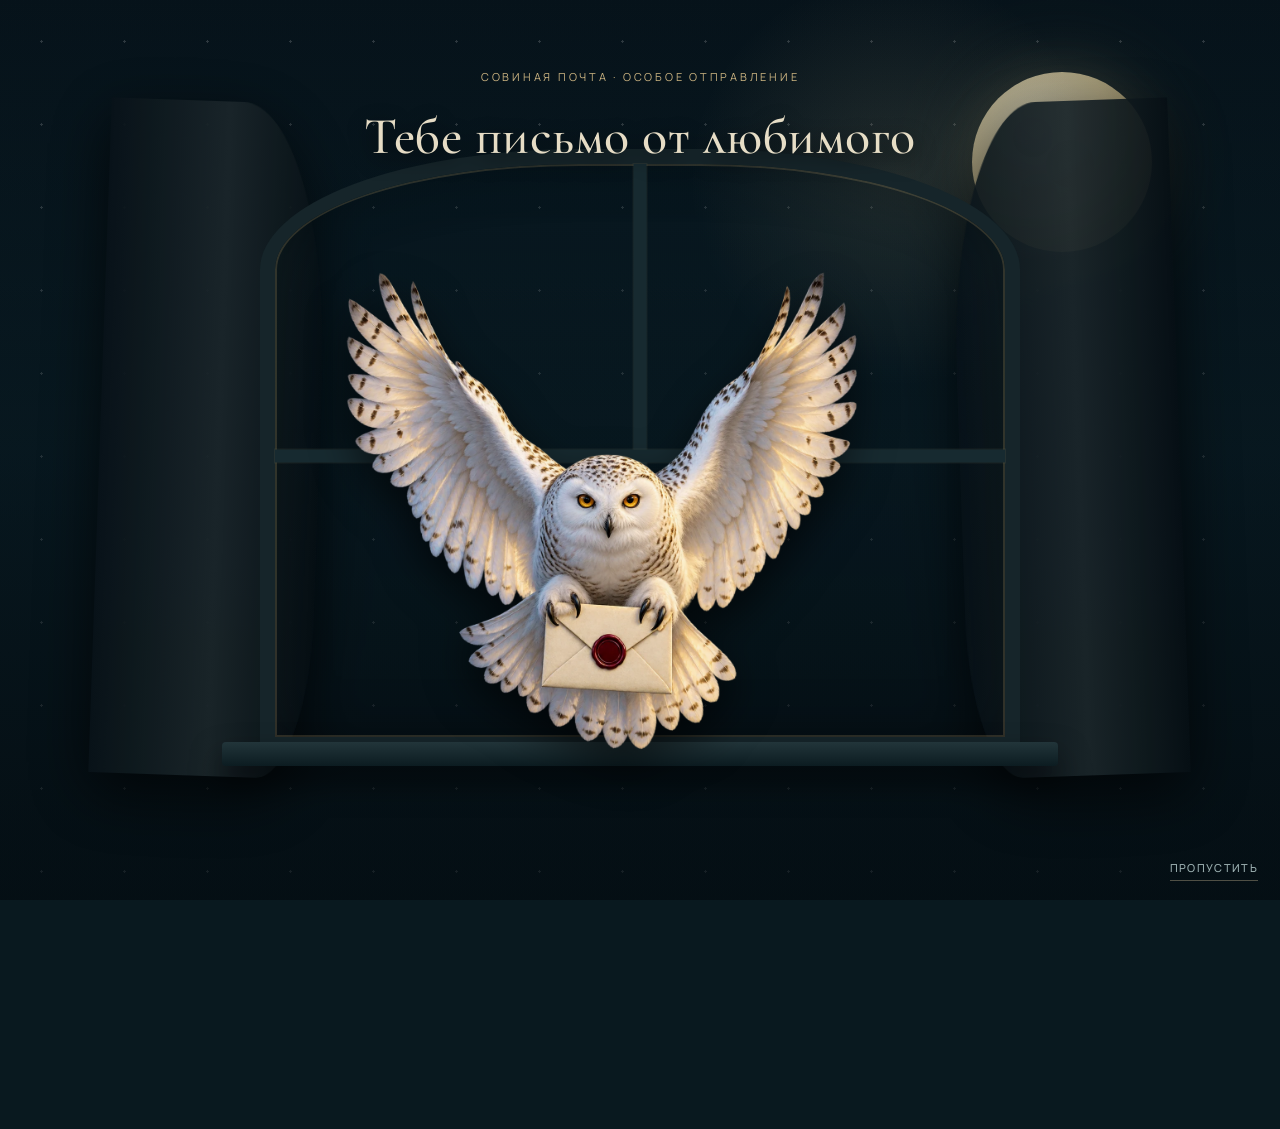
==== commit d6bf498a: "Rename owl post branding to love mail" ====
--- a/index.html
+++ b/index.html
@@ -6,7 +6,7 @@
   <meta name="theme-color" content="#09191f">
   <meta name="description" content="Александра, тебе письмо. Маленькое волшебное приключение и приглашение в кино.">
   <meta name="robots" content="noindex, nofollow">
-  <title>Александра, тебе письмо · Совиная почта</title>
+  <title>Александра, тебе письмо · Почта любви</title>
   <link rel="icon" type="image/svg+xml" href="data:image/svg+xml,%3Csvg xmlns='http://www.w3.org/2000/svg' viewBox='0 0 64 64'%3E%3Crect width='64' height='64' rx='14' fill='%2309191f'/%3E%3Cpath d='M32 8 38 26 56 32 38 38 32 56 26 38 8 32 26 26Z' fill='%23dabb7c'/%3E%3C/svg%3E">
   <link rel="preconnect" href="https://fonts.googleapis.com">
   <link rel="preconnect" href="https://fonts.gstatic.com" crossorigin>
@@ -25,9 +25,9 @@
   <div id="burst" aria-hidden="true"></div>
 
   <header class="masthead">
-    <a class="brand" href="#" id="home-link" aria-label="Совиная почта — в начало">
+    <a class="brand" href="#" id="home-link" aria-label="Почта любви — в начало">
       <span class="brand-symbol" aria-hidden="true">✦</span>
-      <span>СОВИНАЯ ПОЧТА<small>ОСОБОЕ ОТПРАВЛЕНИЕ</small></span>
+      <span>ПОЧТА ЛЮБВИ<small>ОСОБОЕ ОТПРАВЛЕНИЕ</small></span>
     </a>
     <button id="music-toggle" class="sound-button" type="button" aria-pressed="false" aria-controls="music-panel" aria-label="Выключить фоновую музыку">
       <span class="sound-icon" aria-hidden="true">♫</span><span id="music-label">Загружаем музыку…</span>
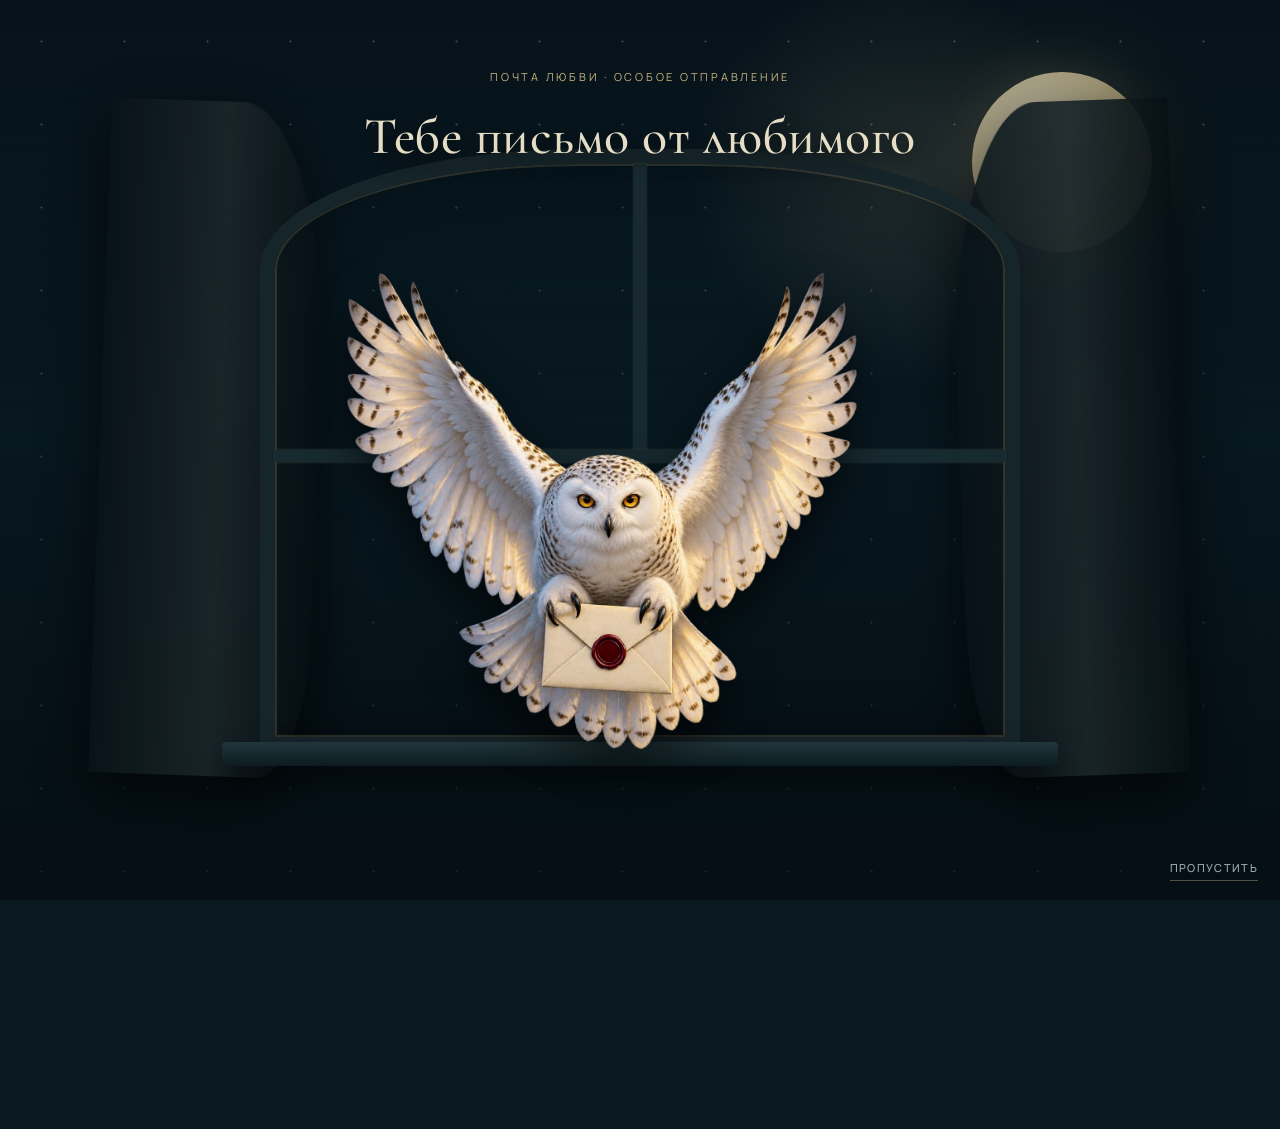
==== commit e0c0d4b1: "Make invitation letter warmer and use nickname Businka" ====
--- a/index.html
+++ b/index.html
@@ -25,7 +25,7 @@
   <div id="burst" aria-hidden="true"></div>
 
   <header class="masthead">
-    <a class="brand" href="#" id="home-link" aria-label="Почта любви — в начало">
+    <a class="brand" href="#" id="home-link" aria-label="Почта любви - в начало">
       <span class="brand-symbol" aria-hidden="true">✦</span>
       <span>ПОЧТА ЛЮБВИ<small>ОСОБОЕ ОТПРАВЛЕНИЕ</small></span>
     </a>
@@ -55,12 +55,12 @@
     <section id="letter" class="screen letter-screen" aria-labelledby="letter-title" hidden>
       <div class="section-intro"><div class="eyebrow centered">ПИСЬМО НАШЛО СВОЙ АДРЕС</div><p>Некоторые приглашения заслуживают совы.</p></div>
       <article class="letter-paper">
-        <div class="letter-rule"><span>ДЛЯ АЛЕКСАНДРЫ</span><span aria-hidden="true">✦</span><span>ОТ МАКСИМА</span></div>
-        <h2 id="letter-title" tabindex="-1">Александра,</h2>
-        <p>я подумал, что просто написать «пойдём в кино» — слишком обычно для тебя. Поэтому у этого приглашения есть сова, немного магии и один маленький секрет.</p>
-        <p>В субботу, <strong>26 сентября, в 16:00</strong>, хочу провести время с тобой: смотреть кино, делиться попкорном и потом ещё долго обсуждать любимые моменты.</p>
-        <p>С тобой даже обычный день становится историей, которую хочется запомнить. И для этого не нужна волшебная палочка — достаточно твоей улыбки.</p>
-        <p class="letter-highlight">Самое волшебное в этом плане — ты.</p>
+        <div class="letter-rule"><span>ДЛЯ БУСИНКИ</span><span aria-hidden="true">✦</span><span>ОТ МАКСИМА</span></div>
+        <h2 id="letter-title" tabindex="-1">Бусинка,</h2>
+        <p>я подумал, что просто написать «пойдём в кино» - слишком обычно для тебя. Поэтому приглашаю тебя таким необычным способом. Мне хотелось, чтобы ты улыбнулась уже с первых секунд и почувствовала, как сильно я хотел сделать этот вечер особенным для нас.</p>
+        <p>В субботу, <strong>26 сентября, в 16:00</strong>, хочу провести этот вечер с тобой: смотреть кино, держать тебя за руку, делиться попкорном и просто радоваться тому, что ты рядом.</p>
+        <p>С тобой даже самый обычный день становится теплее. Ты делаешь мои дни счастливее, и рядом с тобой мне хочется чаще придумывать такие маленькие сюрпризы только ради твоей улыбки.</p>
+        <p class="letter-highlight">Самое важное в этом приглашении - не фильм. Самое важное - что мы будем вместе.</p>
         <div class="signature"><span>С любовью,</span><strong>Максим</strong></div>
         <span class="letter-mark" aria-hidden="true">М</span>
       </article>
@@ -84,7 +84,7 @@
 
     <section id="tickets" class="screen tickets-screen" aria-labelledby="tickets-title" hidden>
       <div class="eyebrow centered">ВСЕ ЗАКЛИНАНИЯ СРАБОТАЛИ <span aria-hidden="true">✦</span></div>
-      <h2 id="tickets-title" tabindex="-1">Вот они — <em>наши билеты.</em></h2>
+      <h2 id="tickets-title" tabindex="-1">Вот они - <em>наши билеты.</em></h2>
       <p class="tickets-subtitle">«Гарри Поттер и философский камень»<br>Кинотеатр «Другар» · Зал 4 IMAX</p>
       <div class="ticket-pair">
         <article class="cinema-ticket" aria-label="Билет для Александры на фильм Гарри Поттер и философский камень">
